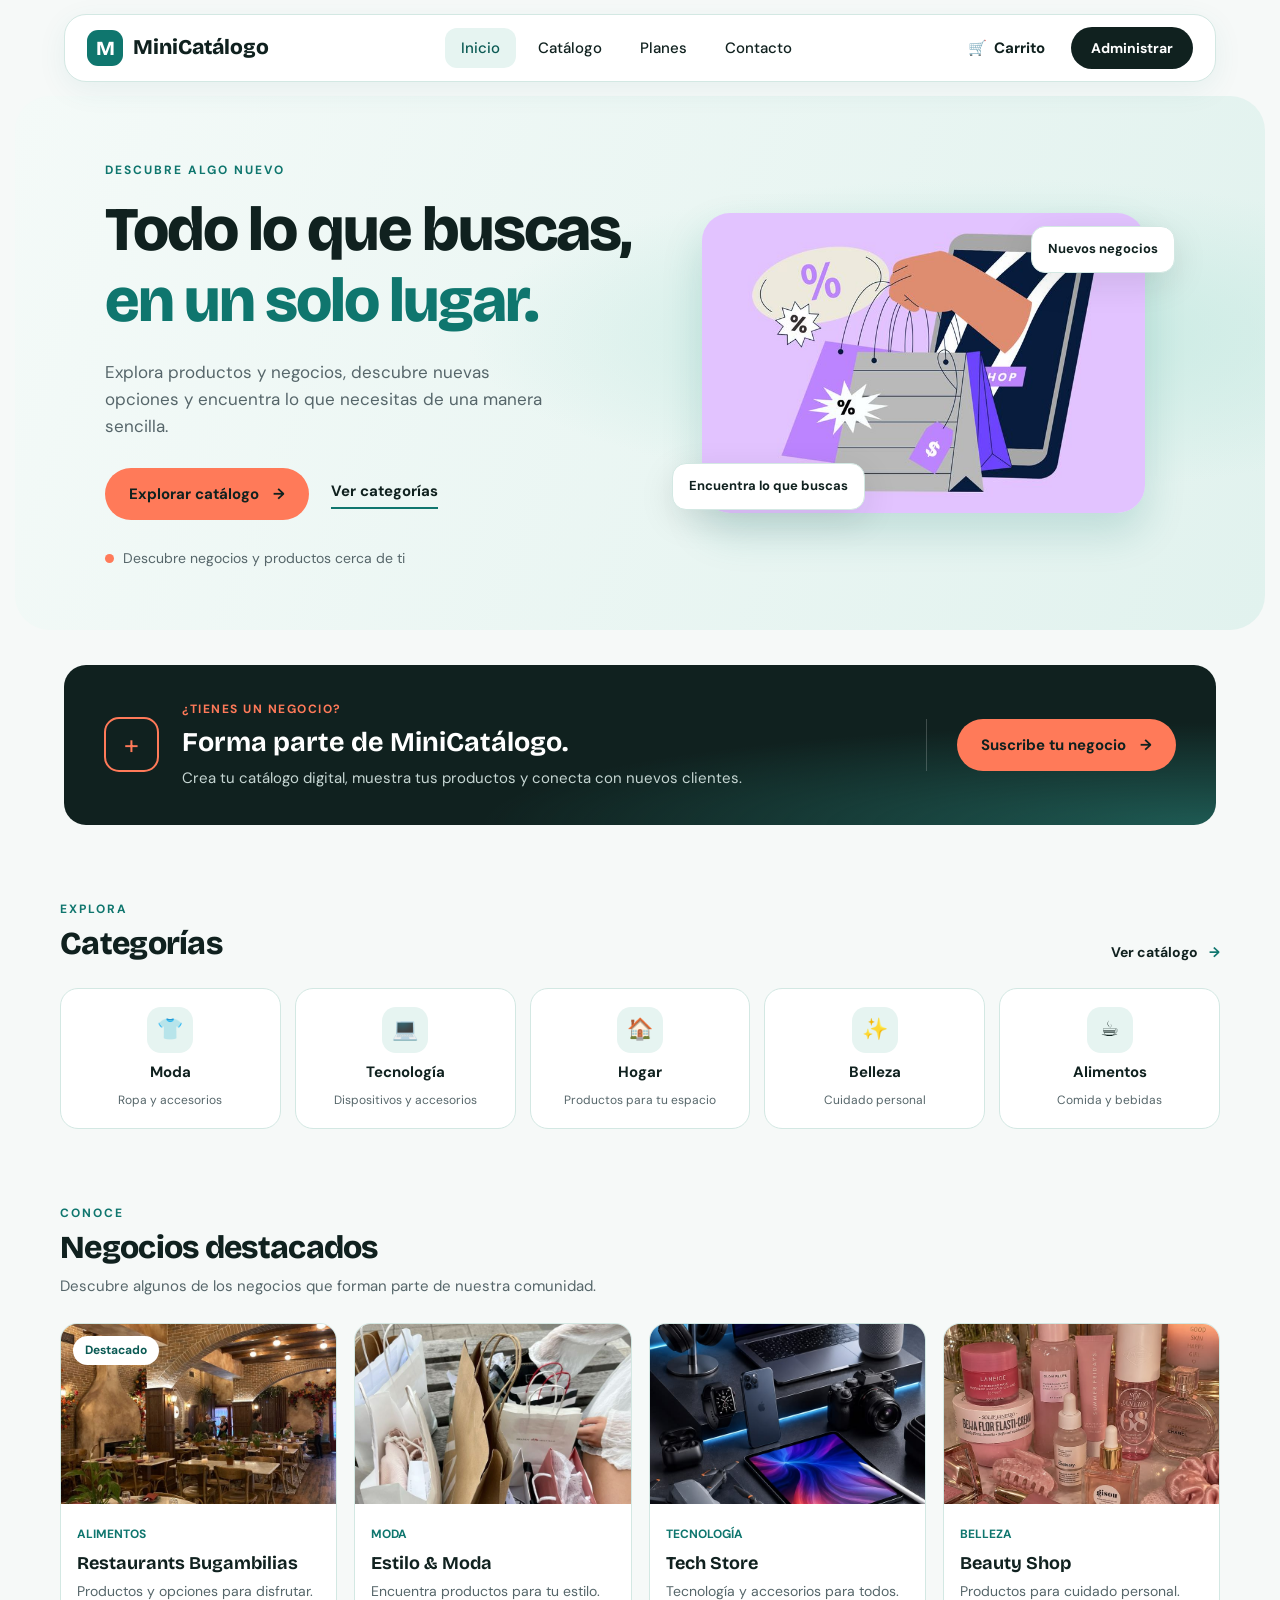
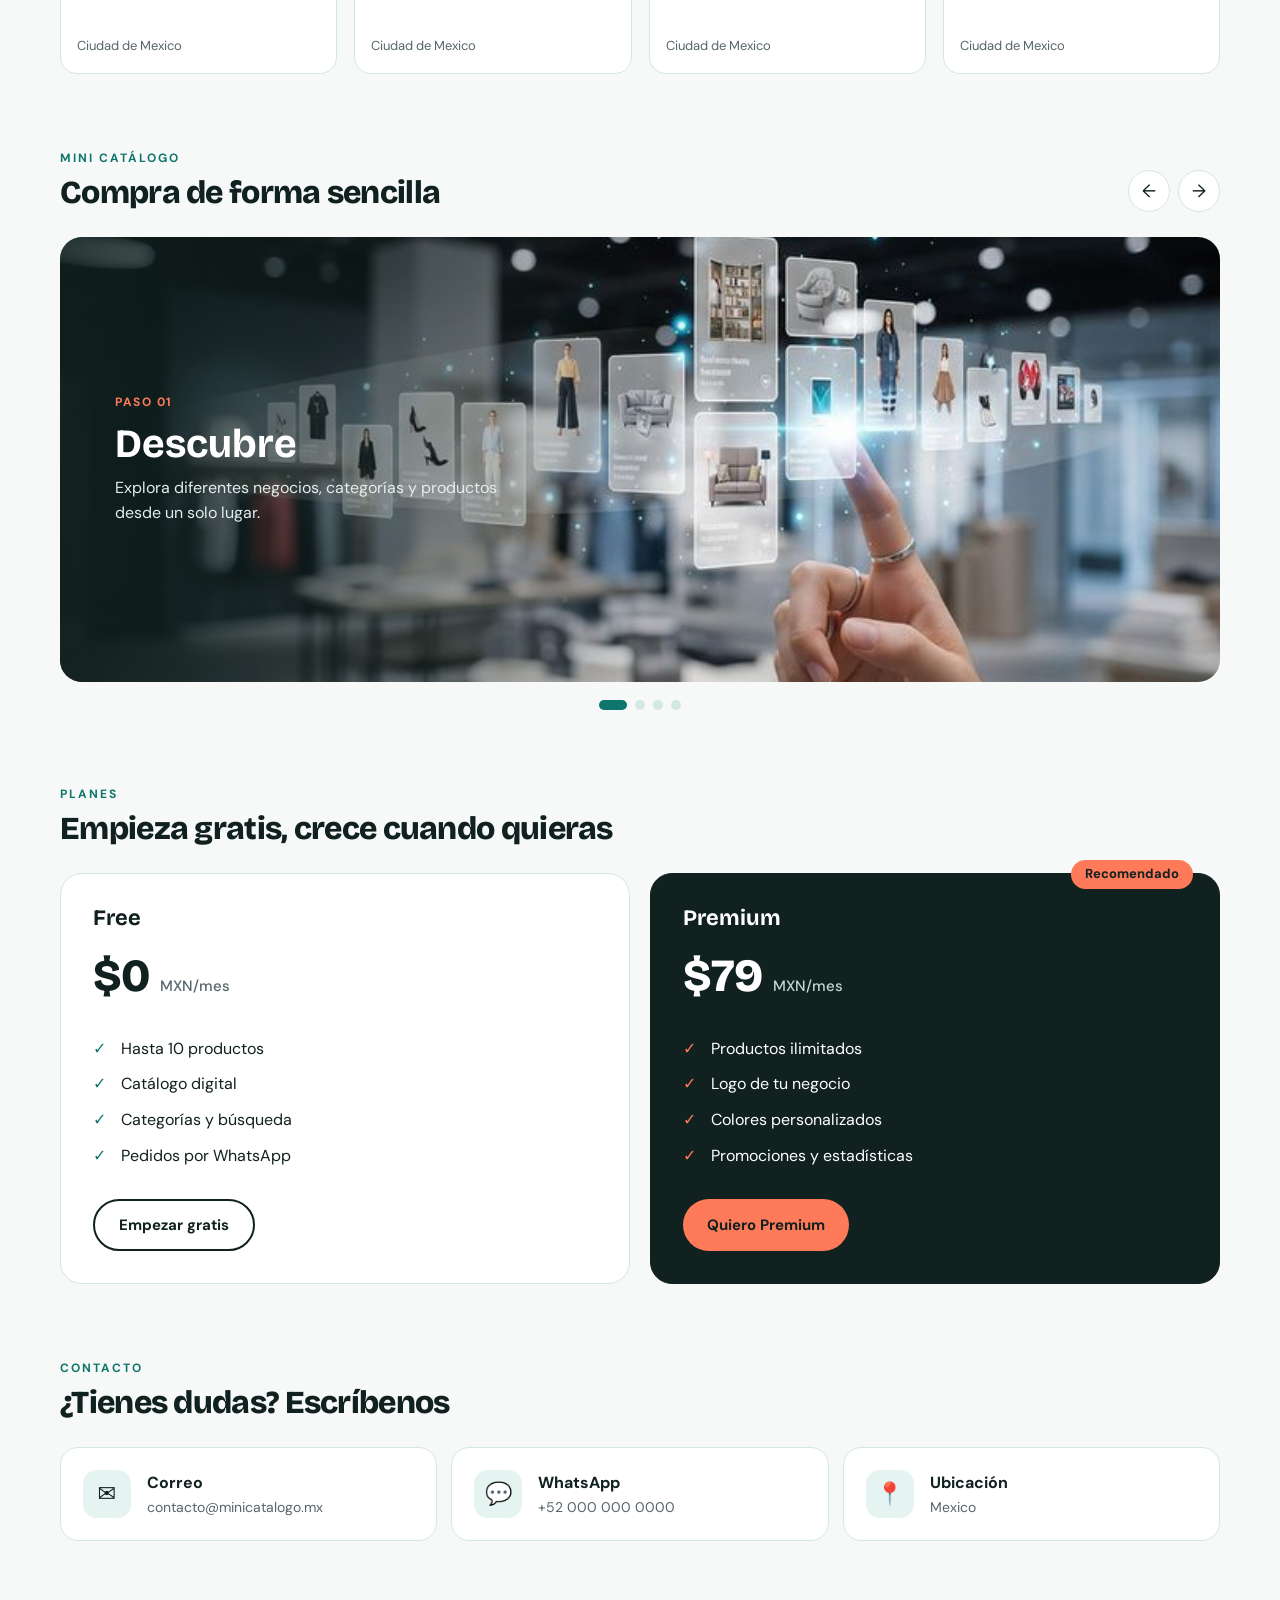
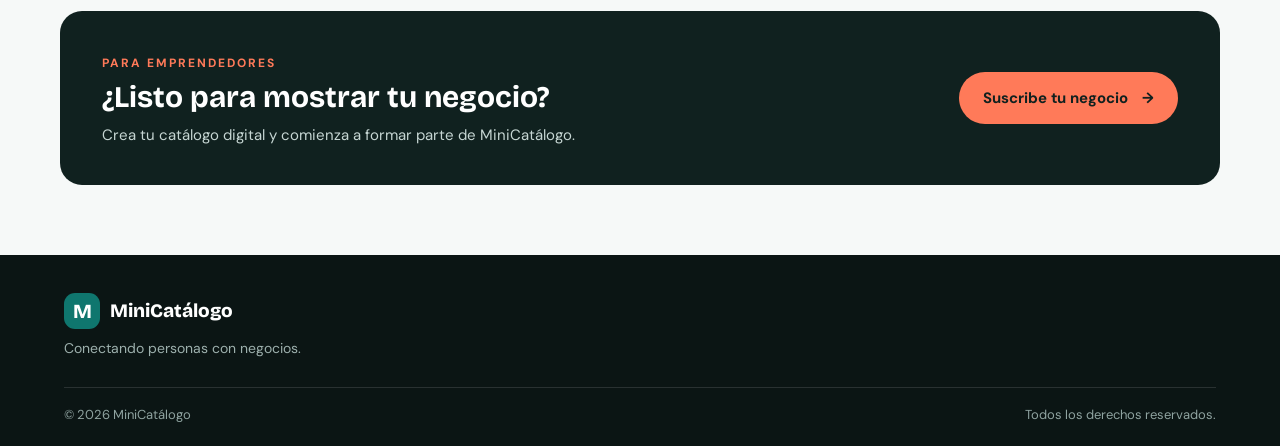
==== index.html @ bfa72677 "Diseño de inicio y navegación" ====
<!DOCTYPE html>
<html lang="es">
<head>
    <meta charset="UTF-8">
    <meta name="viewport" content="width=device-width, initial-scale=1.0">

    <title>MiniCatálogo</title>

    <!-- Fuentes de Google: Bricolage Grotesque (títulos) y DM Sans (texto) -->
    <link rel="preconnect" href="https://fonts.googleapis.com">
    <link rel="preconnect" href="https://fonts.gstatic.com" crossorigin>
    <link href="https://fonts.googleapis.com/css2?family=Bricolage+Grotesque:opsz,wght@12..96,600..800&family=DM+Sans:wght@400;500;700&display=swap" rel="stylesheet">

    <!-- Rutas relativas (sin "/" al inicio) para que funcione al abrir el archivo
         y para que coincida con la estructura css/ y js/ del proyecto -->
    <link rel="stylesheet" href="/style/general.css">
    <link rel="stylesheet" href="/style/style.css">
</head>

<body>

    <!-- =========================
         NAVBAR
    ========================== -->
    <header class="navbar-wrapper">
        <nav class="navbar">

            <a href="index.html" class="logo">
                <span class="logo-icon">M</span>
                <span>MiniCatálogo</span>
            </a>

            <!-- Botón hamburguesa: solo se ve en celular -->
            <button class="menu-toggle" id="menuToggle"
                    aria-label="Abrir menú" aria-expanded="false"
                    aria-controls="navMenu">☰</button>

            <div class="nav-menu" id="navMenu">

                <ul class="nav-links">
                    <li><a href="index.html" class="active">Inicio</a></li>
                    <li><a href="catalogo.html">Catálogo</a></li>
                    <li><a href="#planes">Planes</a></li>
                    <li><a href="#contacto">Contacto</a></li>
                </ul>

                <div class="nav-actions">
                    <a href="carrito.html" class="cart-button">
                        <span aria-hidden="true">🛒</span>
                        <span class="cart-text">Carrito</span>
                    </a>

                    <a href="login.html" class="admin-button">Administrar</a>
                </div>

            </div>

        </nav>
    </header>


    <main>

        <!-- =========================
             HERO
        ========================== -->
        <section class="hero">

            <div class="hero-content">

                <span class="eyebrow">DESCUBRE ALGO NUEVO</span>

                <h1>
                    Todo lo que buscas,
                    <span>en un solo lugar.</span>
                </h1>

                <p>
                    Explora productos y negocios, descubre nuevas opciones
                    y encuentra lo que necesitas de una manera sencilla.
                </p>

                <div class="hero-buttons">
                    <a href="catalogo.html" class="btn-primary">
                        Explorar catálogo
                        <span>→</span>
                    </a>

                    <a href="#categorias" class="btn-secondary">Ver categorías</a>
                </div>

                <div class="hero-note">
                    <span class="note-dot"></span>
                    Descubre negocios y productos cerca de ti
                </div>

            </div>


            <div class="hero-visual">

                <div class="hero-circle"></div>

                <div class="hero-image">
                    <!-- Cambia hero.svg por tu foto: img/hero.jpg -->
                    <img src="/img/inicio.jpg" alt="Productos de ejemplo de un catálogo">
                </div>

                <div class="floating-tag tag-one"> Nuevos negocios</div>
                <div class="floating-tag tag-two"> Encuentra lo que buscas</div>

            </div>

        </section>

        <section class="business-banner">

            <div class="business-icon" aria-hidden="true">+</div>

            <div class="business-content">
                <span class="business-label">¿TIENES UN NEGOCIO?</span>
                <h2>Forma parte de MiniCatálogo.</h2>
                <p>
                    Crea tu catálogo digital, muestra tus productos
                    y conecta con nuevos clientes.
                </p>
            </div>

            <div class="business-actions">
                <a href="login.html" class="btn-primary">
                    Suscribe tu negocio
                    <span>→</span>
                </a>
            </div>

        </section>


        <!-- =========================
             CATEGORÍAS
        ========================== -->
        <section class="categories section-container" id="categorias">

            <div class="section-heading">
                <div>
                    <span class="section-overline">EXPLORA</span>
                    <h2>Categorías</h2>
                </div>

                <a href="catalogo.html" class="view-link">
                    Ver catálogo
                    <span>→</span>
                </a>
            </div>

            <div class="category-grid">

                <a href="catalogo.html?categoria=moda" class="category-card">
                    <div class="category-icon" aria-hidden="true">👕</div>
                    <span>Moda</span>
                    <small>Ropa y accesorios</small>
                </a>

                <a href="catalogo.html?categoria=tecnologia" class="category-card">
                    <div class="category-icon" aria-hidden="true">💻</div>
                    <span>Tecnología</span>
                    <small>Dispositivos y accesorios</small>
                </a>

                <a href="catalogo.html?categoria=hogar" class="category-card">
                    <div class="category-icon" aria-hidden="true">🏠</div>
                    <span>Hogar</span>
                    <small>Productos para tu espacio</small>
                </a>

                <a href="catalogo.html?categoria=belleza" class="category-card">
                    <div class="category-icon" aria-hidden="true">✨</div>
                    <span>Belleza</span>
                    <small>Cuidado personal</small>
                </a>

                <a href="catalogo.html?categoria=alimentos" class="category-card">
                    <div class="category-icon" aria-hidden="true">☕</div>
                    <span>Alimentos</span>
                    <small>Comida y bebidas</small>
                </a>

            </div>

        </section>


        <!-- =========================
             NEGOCIOS DESTACADOS
        ========================== -->
        <section class="featured section-container">

            <div class="section-heading">
                <div>
                    <span class="section-overline">CONOCE</span>
                    <h2>Negocios destacados</h2>
                    <p>
                        Descubre algunos de los negocios que forman parte
                        de nuestra comunidad.
                    </p>
                </div>
            </div>

            <div class="business-grid">

                <!-- NEGOCIO 1 -->
                <article class="business-card">
                    <div class="business-image">
                        <img src="/img/restaurante.jpg" alt="Negocio destacado de alimentos">
                        <span class="business-badge">Destacado</span>
                    </div>
                    <div class="business-info">
                        <span class="business-category">Alimentos</span>
                        <h3>Restaurants Bugambilias</h3>
                        <p>Productos y opciones para disfrutar.</p>
                        <span class="business-location">Ciudad de Mexico</span>
                    </div>
                </article>

                <!-- NEGOCIO 2 -->
                <article class="business-card">
                    <div class="business-image">
                        <img src="/img/ropa.jpg" alt="Negocio destacado de moda">
                    </div>
                    <div class="business-info">
                        <span class="business-category">Moda</span>
                        <h3>Estilo &amp; Moda</h3>
                        <p>Encuentra productos para tu estilo.</p>
                        <span class="business-location">Ciudad de Mexico</span>
                    </div>
                </article>

                <!-- NEGOCIO 3 -->
                <article class="business-card">
                    <div class="business-image">
                        <img src="/img/tech.jpg" alt="Negocio destacado de tecnología">
                    </div>
                    <div class="business-info">
                        <span class="business-category">Tecnología</span>
                        <h3>Tech Store</h3>
                        <p>Tecnología y accesorios para todos.</p>
                        <span class="business-location">Ciudad de Mexico</span>
                    </div>
                </article>

                <!-- NEGOCIO 4 -->
                <article class="business-card">
                    <div class="business-image">
                        <img src="/img/belleza.jpg" alt="Negocio destacado de belleza">
                    </div>
                    <div class="business-info">
                        <span class="business-category">Belleza</span>
                        <h3>Beauty Shop</h3>
                        <p>Productos para cuidado personal.</p>
                        <span class="business-location"> Ciudad de Mexico</span>
                    </div>
                </article>

            </div>

        </section>


        <!-- =========================
             CARRUSEL DE IMÁGENES
        ========================== -->
        <section class="carousel-section section-container">

            <div class="section-heading">
                <div>
                    <span class="section-overline">MINI CATÁLOGO</span>
                    <h2>Compra de forma sencilla</h2>
                </div>

                <div class="carousel-controls">
                    <button id="prevSlide" class="carousel-button" aria-label="Anterior">←</button>
                    <button id="nextSlide" class="carousel-button" aria-label="Siguiente">→</button>
                </div>
            </div>


            <div class="carousel">

                <div class="carousel-track" id="carouselTrack">

                    <!-- Cada slide es una imagen con un texto encima.
                         Para usar tus fotos: cambia src="img/slide1.svg" por src="img/tu-foto.jpg"
                         (tamaño recomendado: 1200 x 460 px) -->

                    <!-- SLIDE 1 -->
                    <figure class="carousel-slide">
                        <img src="/img/Descubre.jpg" alt="Explorando productos y negocios">
                        <figcaption class="slide-caption">
                            <span>PASO 01</span>
                            <h3>Descubre</h3>
                            <p>
                                Explora diferentes negocios, categorías y
                                productos desde un solo lugar.
                            </p>
                        </figcaption>
                    </figure>

                    <!-- SLIDE 2 -->
                    <figure class="carousel-slide">
                        <img src="/img/Elige.jpg" alt="Agregando productos al carrito">
                        <figcaption class="slide-caption">
                            <span>PASO 02</span>
                            <h3>Elige</h3>
                            <p>
                                Encuentra lo que buscas y agrega tus
                                productos favoritos al carrito.
                            </p>
                        </figcaption>
                    </figure>

                    <!-- SLIDE 3 -->
                    <figure class="carousel-slide">
                        <img src="/img/Redes.jpg" alt="Enviando el pedido por WhatsApp">
                        <figcaption class="slide-caption">
                            <span>PASO 03</span>
                            <h3>Pide</h3>
                            <p>
                                Revisa tu pedido y ponte en contacto con
                                el negocio de forma sencilla.
                            </p>
                        </figcaption>
                    </figure>

                    <!-- SLIDE 4 -->
                    <figure class="carousel-slide">
                        <img src="/img/Apoya.jpg" alt="Apoyando a negocios locales">
                        <figcaption class="slide-caption">
                            <span>PASO 04</span>
                            <h3>Apoya</h3>
                            <p>
                                Descubre nuevos negocios y apoya a
                                emprendedores de tu comunidad.
                            </p>
                        </figcaption>
                    </figure>

                </div>

            </div>


            <div class="carousel-dots" id="carouselDots">
                <button class="carousel-dot active" data-slide="0" aria-label="Ir a la imagen 1"></button>
                <button class="carousel-dot" data-slide="1" aria-label="Ir a la imagen 2"></button>
                <button class="carousel-dot" data-slide="2" aria-label="Ir a la imagen 3"></button>
                <button class="carousel-dot" data-slide="3" aria-label="Ir a la imagen 4"></button>
            </div>

        </section>


        <!-- =========================
             PLANES
        ========================== -->
        <section class="plans section-container" id="planes">

            <div class="section-heading">
                <div>
                    <span class="section-overline">PLANES</span>
                    <h2>Empieza gratis, crece cuando quieras</h2>
                </div>
            </div>

            <div class="plan-grid">

                <article class="plan-card">
                    <h3>Free</h3>
                    <p class="plan-price">$0 <small>MXN/mes</small></p>
                    <ul class="plan-list">
                        <li>Hasta 10 productos</li>
                        <li>Catálogo digital</li>
                        <li>Categorías y búsqueda</li>
                        <li>Pedidos por WhatsApp</li>
                    </ul>
                    <!-- Por ahora lleva al login; después puede apuntar a la página de planes -->
                    <a href="login.html" class="btn-outline">Empezar gratis</a>
                </article>

                <article class="plan-card plan-premium">
                    <span class="plan-badge">Recomendado</span>
                    <h3>Premium</h3>
                    <p class="plan-price">$79 <small>MXN/mes</small></p>
                    <ul class="plan-list">
                        <li>Productos ilimitados</li>
                        <li>Logo de tu negocio</li>
                        <li>Colores personalizados</li>
                        <li>Promociones y estadísticas</li>
                    </ul>
                    <a href="login.html" class="btn-primary">Quiero Premium</a>
                </article>

            </div>

        </section>


        <!-- =========================
             CONTACTO
        ========================== -->
        <section class="contact section-container" id="contacto">

            <div class="section-heading">
                <div>
                    <span class="section-overline">CONTACTO</span>
                    <h2>¿Tienes dudas? Escríbenos</h2>
                </div>
            </div>

            <ul class="contact-grid">
                <li class="contact-card">
                    <span class="contact-icon" aria-hidden="true">✉️</span>
                    <div>
                        <strong>Correo</strong>
                        <p>contacto@minicatalogo.mx</p>
                    </div>
                </li>
                <li class="contact-card">
                    <span class="contact-icon" aria-hidden="true">💬</span>
                    <div>
                        <strong>WhatsApp</strong>
                        <p>+52 000 000 0000</p>
                    </div>
                </li>
                <li class="contact-card">
                    <span class="contact-icon" aria-hidden="true">📍</span>
                    <div>
                        <strong>Ubicación</strong>
                        <p>Mexico</p>
                    </div>
                </li>
            </ul>

        </section>


        <!-- =========================
             CTA FINAL
        ========================== -->
        <section class="final-cta section-container">

            <div>
                <span class="section-overline">PARA EMPRENDEDORES</span>
                <h2>¿Listo para mostrar tu negocio?</h2>
                <p>
                    Crea tu catálogo digital y comienza a formar
                    parte de MiniCatálogo.
                </p>
            </div>

            <a href="login.html" class="btn-primary">
                Suscribe tu negocio
                <span>→</span>
            </a>

        </section>

    </main>


    <!-- =========================
         FOOTER
    ========================== -->
    <footer class="footer">

        <div class="footer-content">

            <div class="footer-brand">
                <a href="index.html" class="logo footer-logo">
                    <span class="logo-icon">M</span>
                    <span>MiniCatálogo</span>
                </a>
                <p>Conectando personas con negocios.</p>
            </div>

        </div>

        <div class="footer-bottom">
            <!-- El año lo escribe JavaScript (ver js/inicio.js) -->
            <span>© <span id="anio">2026</span> MiniCatálogo</span>
            <span>Todos los derechos reservados.</span>
        </div>

    </footer>


    <script src="/Js/inicio.js"></script>

</body>
</html>
---- style/general.css ----
/* ==========================================================
   general.css  -  Base compartida por TODAS las páginas
   Aquí están los colores y las fuentes del proyecto.
   (Si lo cambias, avisa al equipo para evitar conflictos en Git)
   ========================================================== */

/* 1. VARIABLES
   Cambia estos valores y TODO el sitio cambia de color.
   Antes tu CSS usaba var(--primary), var(--dark)... pero nunca se definían,
   por eso el logo y el botón "Administrar" no se veían. Ahora sí existen. */
:root {
  /* Color principal (verde azulado) */
  --primary: #0F766E;
  --primary-dark: #0B5A54;
  --primary-light: #7CCBBB;
  --primary-soft: #E6F4F1;     /* fondos suaves */
  --line: #D3E8E3;             /* bordes finos */

  /* Color de acento (coral): botones importantes */
  --accent: #FF7A59;
  --accent-dark: #F0613D;

  /* Oscuros y neutros */
  --dark: #10211F;
  --dark-glow: #1E5A53;
  --background: #F6F9F8;
  --surface: #FFFFFF;
  --text: #10211F;
  --muted: #56666A;

  /* Degradados del hero */
  --hero-1: #F4FAF8;
  --hero-2: #E1F2EE;
  --hero-glow: #C5E9E1;
  --circle-1: #A7DFD2;
  --circle-2: #5DB9A8;

  /* 2. FUENTES: una para títulos y otra para el texto.
     Si Google Fonts no carga, se usa la de tu sistema. */
  --font-title: "Bricolage Grotesque", "Segoe UI", system-ui, sans-serif;
  --font-body: "DM Sans", "Segoe UI", system-ui, sans-serif;
}

/* --- Otras paletas para probar (cambia solo estas variables) ---
   Morado + amarillo:  --primary:#5B3FD0; --primary-dark:#4630AA; --primary-light:#B4A0FF;
                       --primary-soft:#EEEBFF; --line:#E3DEF7; --accent:#FFC93C; --dark:#17133A;
                       --dark-glow:#352C86; --background:#F8F7FF;
                       --hero-1:#F8F8FF; --hero-2:#EEECFF; --hero-glow:#DED5FF;
                       --circle-1:#D3C5FF; --circle-2:#B4A0FF;
   Azul + naranja:     --primary:#1D4ED8; --primary-dark:#1E3A8A; --primary-light:#93B4FF;
                       --primary-soft:#E8EFFF; --line:#D6E1FA; --accent:#FF8A3D; --dark:#0F172A;
                       --dark-glow:#1E3A8A; --background:#F6F8FF;
                       --hero-1:#F5F8FF; --hero-2:#E3ECFF; --hero-glow:#CFDDFF;
                       --circle-1:#B9CEFF; --circle-2:#7FA3F5;
*/

/* 3. REINICIO: quita márgenes raros que trae el navegador */
* {
  box-sizing: border-box;
  margin: 0;
  padding: 0;
}

html {
  scroll-behavior: smooth;   /* al hacer clic en #planes baja suavemente */
  scroll-padding-top: 100px; /* deja espacio para que el navbar no tape el título */
}

body {
  font-family: var(--font-body);
  font-size: 16px;
  line-height: 1.6;
  background: var(--background);
  color: var(--text);
}

h1, h2, h3 {
  font-family: var(--font-title);
  line-height: 1.15;
}

a { color: inherit; text-decoration: none; }
ul { list-style: none; }
img { display: block; max-width: 100%; }
button { font-family: inherit; cursor: pointer; }

/* 4. ACCESIBILIDAD: se ve dónde está el foco al navegar con teclado */
:focus-visible {
  outline: 3px solid var(--accent);
  outline-offset: 3px;
}

@media (prefers-reduced-motion: reduce) {
  html { scroll-behavior: auto; }
}
---- style/style.css ----
/* ==========================================================
   inicio.css  -  Estilos solo de la página de inicio
   Los colores y fuentes vienen de general.css (variables).
   Orden: navbar > hero > banner > secciones > categorías > negocios
          > carrusel > planes > contacto > CTA > footer > celular
   ========================================================== */

/* ---------- NAVBAR ---------- */
.navbar-wrapper {
    position: sticky;            /* se queda pegado arriba al hacer scroll */
    top: 0;
    z-index: 100;                /* queda por encima del resto */
    padding: 14px 5%;
    background: var(--background);
}

.navbar {
    position: relative;          /* el menú de celular se ubica respecto a esto */
    max-width: 1180px;
    min-height: 68px;
    margin: auto;
    padding: 0 22px;
    display: flex;
    align-items: center;
    justify-content: space-between;
    background: var(--surface);
    border: 1px solid var(--line);
    border-radius: 22px;
    box-shadow: 0 8px 30px rgba(15, 118, 110, 0.07);
}

.logo {
    display: flex;
    align-items: center;
    gap: 10px;
    font-family: var(--font-title);
    font-size: 21px;
    font-weight: 800;
    white-space: nowrap;
}

.logo-icon {
    width: 36px;
    height: 36px;
    display: grid;
    place-items: center;
    border-radius: 11px;
    background: var(--primary);
    color: white;
    font-size: 20px;
}

/* Contenedor de enlaces + botones (en PC va en una sola fila) */
.nav-menu {
    flex: 1;
    display: flex;
    align-items: center;
    margin-left: 30px;
}

.nav-links {
    display: flex;
    gap: 6px;
    margin: 0 auto;              /* auto a los lados = enlaces centrados */
}

.nav-links a {
    display: block;
    padding: 8px 16px;
    border-radius: 12px;
    font-size: 15px;
    font-weight: 500;
    transition: 0.2s;
}

.nav-links a:hover,
.nav-links a.active {
    background: var(--primary-soft);
    color: var(--primary-dark);
}

.nav-actions {
    display: flex;
    align-items: center;
    gap: 12px;
}

.cart-button {
    min-height: 42px;
    padding: 0 14px;
    display: flex;
    align-items: center;
    gap: 7px;
    border-radius: 22px;
    font-size: 15px;
    font-weight: 700;
    transition: 0.2s;
}

.cart-button:hover {
    background: var(--primary-soft);
    color: var(--primary-dark);
}

.admin-button {
    min-height: 42px;
    padding: 0 20px;
    display: flex;
    align-items: center;
    border-radius: 22px;
    background: var(--dark);
    color: white;
    font-size: 14px;
    font-weight: 700;
    transition: 0.2s;
}

.admin-button:hover {
    background: var(--primary);
    transform: translateY(-2px);
}

.menu-toggle {
    display: none;               /* oculto en pantallas grandes */
    border: none;
    background: none;
    color: var(--text);
    font-size: 28px;
    line-height: 1;
}


/* ---------- BOTONES ---------- */
.btn-primary {
    display: inline-flex;
    align-items: center;
    justify-content: center;
    gap: 14px;
    padding: 14px 24px;
    border-radius: 30px;
    background: var(--accent);
    color: var(--dark);
    font-size: 15px;
    font-weight: 700;
    transition: transform 0.2s, background 0.2s;
}

.btn-primary:hover {
    background: var(--accent-dark);
    transform: translateY(-3px);
}

.btn-outline {
    display: inline-flex;
    padding: 12px 24px;
    border: 2px solid var(--dark);
    border-radius: 30px;
    font-size: 15px;
    font-weight: 700;
    transition: 0.2s;
}

.btn-outline:hover {
    background: var(--dark);
    color: white;
}

.btn-secondary {
    padding-bottom: 4px;
    border-bottom: 2px solid var(--primary);
    font-size: 15px;
    font-weight: 700;
}


/* ---------- HERO ---------- */
.hero {
    max-width: 1250px;
    min-height: 500px;
    margin: 0 auto 35px;
    padding: 60px 7%;
    display: flex;
    align-items: center;
    justify-content: space-between;
    gap: 30px;
    overflow: hidden;
    border-radius: 35px;
    background:
        radial-gradient(ellipse at 78% 45%, var(--hero-glow) 0%, transparent 38%),
        linear-gradient(110deg, var(--hero-1), var(--hero-2));
}

.hero-content {
    max-width: 550px;
    position: relative;
    z-index: 2;
}

.eyebrow,
.section-overline {
    display: inline-block;
    margin-bottom: 14px;
    color: var(--primary);
    font-size: 12px;
    font-weight: 700;
    letter-spacing: 2px;
}

.hero h1 {
    margin-bottom: 22px;
    font-size: clamp(38px, 5vw, 62px);
    font-weight: 800;
    letter-spacing: -2px;
}

/* La segunda línea del título va en otro color */
.hero h1 span {
    display: block;
    color: var(--primary);
}

.hero-content > p {
    max-width: 460px;
    margin-bottom: 28px;
    color: var(--muted);
    font-size: 17px;
}

.hero-buttons {
    display: flex;
    align-items: center;
    flex-wrap: wrap;
    gap: 22px;
}

.hero-note {
    margin-top: 27px;
    display: flex;
    align-items: center;
    gap: 9px;
    color: var(--muted);
    font-size: 14px;
}

.note-dot {
    width: 9px;
    height: 9px;
    background: var(--accent);
    border-radius: 50%;
}

/* Imagen del hero */
.hero-visual {
    width: 47%;
    min-height: 350px;
    position: relative;
    display: flex;
    align-items: center;
    justify-content: center;
}


.hero-image {
    width: 88%;
    height: 300px;
    position: relative;
    z-index: 1;
    border-radius: 28px;
    overflow: hidden;
    box-shadow: 0 20px 40px rgba(15, 118, 110, 0.18);
}

.hero-image img {
    width: 100%;
    height: 100%;
    object-fit: cover;           /* la foto llena el recuadro sin deformarse */
}

.floating-tag {
    position: absolute;
    z-index: 2;
    padding: 12px 16px;
    background: white;
    border: 1px solid var(--line);
    border-radius: 14px;
    box-shadow: 0 10px 35px rgba(16, 33, 31, 0.10);
    font-size: 13px;
    font-weight: 700;
}

.tag-one { top: 38px; right: 0; }
.tag-two { bottom: 28px; left: 0; }


/* ---------- BANNER NEGOCIOS ---------- */
.business-banner {
    max-width: 1160px;
    width: calc(100% - 10%);
    margin: 0 auto 70px;
    padding: 35px 40px;
    display: flex;
    align-items: center;
    gap: 23px;
    border-radius: 22px;
    background:
        radial-gradient(ellipse at 100% 100%, var(--dark-glow), transparent 45%),
        var(--dark);
    color: white;
}

.business-icon {
    width: 55px;
    height: 55px;
    flex-shrink: 0;
    display: grid;
    place-items: center;
    border: 2px solid var(--accent);
    border-radius: 15px;
    color: var(--accent);
    font-size: 27px;
}

.business-content { flex: 1; }

.business-label {
    display: block;
    margin-bottom: 8px;
    color: var(--accent);
    font-size: 12px;
    font-weight: 700;
    letter-spacing: 1.5px;
}

.business-content h2 {
    margin-bottom: 8px;
    font-size: 27px;
}

.business-content p {
    max-width: 570px;
    color: #C6D6D3;
    font-size: 15px;
}

.business-actions {
    padding-left: 30px;
    border-left: 1px solid rgba(255, 255, 255, 0.2);
}


/* ---------- SECCIONES (parte común) ---------- */
.section-container {
    width: min(1160px, 92%);     /* nunca más ancho que 1160px ni que la pantalla */
    margin-left: auto;
    margin-right: auto;
}

.section-heading {
    display: flex;
    align-items: flex-end;
    justify-content: space-between;
    gap: 20px;
    margin-bottom: 25px;
}

.section-overline { margin-bottom: 7px; }

.section-heading h2 {
    font-size: clamp(26px, 3vw, 32px);
    font-weight: 800;
    letter-spacing: -0.7px;
}

.section-heading p {
    margin-top: 7px;
    color: var(--muted);
    font-size: 15px;
}

.view-link {
    font-size: 14px;
    font-weight: 700;
    white-space: nowrap;
}

.view-link span {
    margin-left: 8px;
    color: var(--primary);
}


/* ---------- CATEGORÍAS ---------- */
.categories { margin-bottom: 70px; }

.category-grid {
    display: grid;
    grid-template-columns: repeat(5, 1fr);
    gap: 14px;
}

.category-card {
    min-height: 140px;
    padding: 18px 10px;
    display: flex;
    flex-direction: column;
    align-items: center;
    justify-content: center;
    gap: 7px;
    background: white;
    border: 1px solid var(--line);
    border-radius: 18px;
    text-align: center;
    transition: transform 0.25s, border-color 0.25s, box-shadow 0.25s;
}

.category-card:hover {
    transform: translateY(-6px);
    border-color: var(--primary-light);
    box-shadow: 0 12px 30px rgba(15, 118, 110, 0.12);
}

.category-icon {
    width: 46px;
    height: 46px;
    display: grid;
    place-items: center;
    border-radius: 14px;
    background: var(--primary-soft);
    font-size: 21px;
}

.category-card > span:not(.category-icon) {
    font-size: 15px;
    font-weight: 700;
}

.category-card small {
    color: var(--muted);
    font-size: 12px;
}


/* ---------- NEGOCIOS DESTACADOS ---------- */
.featured { margin-bottom: 70px; }

.business-grid {
    display: grid;
    grid-template-columns: repeat(4, 1fr);
    gap: 17px;
}

.business-card {
    overflow: hidden;
    background: white;
    border: 1px solid var(--line);
    border-radius: 17px;
    transition: transform 0.3s ease, box-shadow 0.3s ease;
}

.business-card:hover {
    transform: translateY(-8px);
    box-shadow: 0 18px 38px rgba(16, 33, 31, 0.12);
}

.business-image {
    height: 180px;
    position: relative;
    overflow: hidden;
    background: linear-gradient(145deg, var(--primary-soft), var(--line));
}

.business-image img {
    width: 100%;
    height: 100%;
    object-fit: cover;
    transition: transform 0.45s ease;
}

.business-card:hover .business-image img { transform: scale(1.06); }

.business-badge {
    position: absolute;
    top: 12px;
    left: 12px;
    padding: 5px 12px;
    background: white;
    border-radius: 20px;
    color: var(--primary-dark);
    font-size: 12px;
    font-weight: 700;
}

.business-info { padding: 16px; }

.business-category {
    color: var(--primary);
    font-size: 12px;
    font-weight: 700;
    text-transform: uppercase;
}

.business-info h3 {
    margin: 7px 0;
    font-size: 18px;
}

.business-info p {
    min-height: 44px;
    color: var(--muted);
    font-size: 14px;
}

.business-location {
    display: block;
    margin-top: 12px;
    color: var(--muted);
    font-size: 13px;
}


/* ---------- CARRUSEL DE IMÁGENES ---------- */
.carousel-section {
    margin-bottom: 70px;
    overflow: hidden;
}

.carousel-controls {
    display: flex;
    gap: 8px;
}

.carousel-button {
    width: 42px;
    height: 42px;
    border: 1px solid var(--line);
    border-radius: 50%;
    background: white;
    color: var(--text);
    font-size: 18px;
    transition: 0.2s;
}

.carousel-button:hover {
    background: var(--primary);
    border-color: var(--primary);
    color: white;
}

/* La "ventana": solo se ve una imagen a la vez */
.carousel {
    width: 100%;
    overflow: hidden;
    border-radius: 22px;
}

/* La "cinta": todas las imágenes una al lado de otra.
   JavaScript la mueve con translateX para mostrar la siguiente. */
.carousel-track {
    display: flex;
    transition: transform 0.45s ease;
}

.carousel-slide {
    position: relative;
    min-width: 100%;             /* cada slide ocupa todo el ancho de la ventana */
    aspect-ratio: 1200 / 460;    /* forma de la imagen: ancha y baja */
    min-height: 260px;
    overflow: hidden;
}

.carousel-slide img {
    position: absolute;
    inset: 0;                    /* top, right, bottom y left en 0 */
    width: 100%;
    height: 100%;
    object-fit: cover;
}

/* Texto encima de la imagen, con un degradado oscuro para que se lea con cualquier foto */
.slide-caption {
    position: absolute;
    inset: 0;
    max-width: 640px;
    padding: 40px 55px;
    display: flex;
    flex-direction: column;
    justify-content: center;
    background: linear-gradient(90deg, rgba(16, 33, 31, 0.88) 0%, rgba(16, 33, 31, 0) 100%);
    color: white;
}

.slide-caption span {
    color: var(--accent);
    font-size: 12px;
    font-weight: 700;
    letter-spacing: 1.5px;
}

.slide-caption h3 {
    margin: 8px 0;
    font-size: clamp(28px, 4vw, 40px);
}

.slide-caption p {
    max-width: 420px;
    color: #E3EEEC;
    font-size: 16px;
}

.carousel-dots {
    display: flex;
    justify-content: center;
    gap: 8px;
    margin-top: 18px;
}

.carousel-dot {
    width: 10px;
    height: 10px;
    padding: 0;
    border: none;
    border-radius: 50%;
    background: var(--line);
    transition: 0.2s;
}

.carousel-dot.active {
    width: 28px;
    border-radius: 10px;
    background: var(--primary);
}


/* ---------- PLANES ---------- */
.plans { margin-bottom: 70px; }

.plan-grid {
    display: grid;
    grid-template-columns: repeat(2, 1fr);
    gap: 20px;
}

.plan-card {
    position: relative;
    padding: 32px;
    background: white;
    border: 1px solid var(--line);
    border-radius: 22px;
}

.plan-card h3 { font-size: 22px; }

.plan-price {
    margin: 8px 0 18px;
    font-family: var(--font-title);
    font-size: 46px;
    font-weight: 800;
}

.plan-price small {
    color: var(--muted);
    font-family: var(--font-body);
    font-size: 15px;
    font-weight: 500;
}

.plan-list { margin-bottom: 26px; }

.plan-list li {
    position: relative;
    padding: 5px 0 5px 28px;
}

.plan-list li::before {
    content: "✓";
    position: absolute;
    left: 0;
    color: var(--primary);
    font-weight: 800;
}

/* Premium: fondo oscuro para que destaque */
.plan-premium {
    background: var(--dark);
    border-color: var(--dark);
    color: white;
}

.plan-premium .plan-price small { color: #C6D6D3; }
.plan-premium .plan-list li::before { color: var(--accent); }

.plan-badge {
    position: absolute;
    top: -14px;
    right: 26px;
    padding: 4px 14px;
    border-radius: 20px;
    background: var(--accent);
    color: var(--dark);
    font-size: 13px;
    font-weight: 700;
}


/* ---------- CONTACTO ---------- */
.contact { margin-bottom: 70px; }

.contact-grid {
    display: grid;
    grid-template-columns: repeat(3, 1fr);
    gap: 14px;
}

.contact-card {
    padding: 22px;
    display: flex;
    align-items: center;
    gap: 16px;
    background: white;
    border: 1px solid var(--line);
    border-radius: 18px;
}

.contact-icon {
    width: 48px;
    height: 48px;
    flex-shrink: 0;           /* evita que el cuadro se aplaste */
    display: grid;
    place-items: center;
    border-radius: 14px;
    background: var(--primary-soft);
    font-size: 22px;
}

.contact-card p {
    color: var(--muted);
    font-size: 14px;
    overflow-wrap: anywhere;
}


/* ---------- CTA FINAL ---------- */
.final-cta {
    margin-bottom: 70px;
    padding: 38px 42px;
    display: flex;
    align-items: center;
    justify-content: space-between;
    gap: 25px;
    border-radius: 22px;
    background: var(--dark);
    color: white;
}

.final-cta .section-overline { color: var(--accent); }

.final-cta h2 {
    margin-bottom: 8px;
    font-size: clamp(24px, 3vw, 30px);
}

.final-cta p {
    color: #C6D6D3;
    font-size: 15px;
}


/* ---------- FOOTER ---------- */
.footer {
    padding: 38px 5% 20px;
    background: #0B1514;
    color: white;
}

.footer-content {
    max-width: 1160px;
    margin: auto;
    padding-bottom: 28px;
    display: flex;
    justify-content: space-between;
    align-items: center;
    gap: 30px;
}

.footer-logo { font-size: 19px; }

.footer-brand p {
    margin-top: 8px;
    color: #9DB0AD;
    font-size: 14px;
}

.footer-links {
    display: flex;
    flex-wrap: wrap;
    gap: 8px 24px;
    color: #C6D6D3;
    font-size: 14px;
}

.footer-links a:hover { color: var(--accent); }

.footer-bottom {
    max-width: 1160px;
    margin: auto;
    padding-top: 17px;
    display: flex;
    justify-content: space-between;
    gap: 20px;
    border-top: 1px solid rgba(255, 255, 255, 0.12);
    color: #8FA3A0;
    font-size: 13px;
}


/* ---------- RESPONSIVE ---------- */
@media (max-width: 1000px) {
    .hero { margin-left: 3%; margin-right: 3%; }
    .business-grid { grid-template-columns: repeat(2, 1fr); }
    .category-grid { grid-template-columns: repeat(3, 1fr); }
}

/* Celular y tablet: aparece el botón ☰ y el menú se esconde */
@media (max-width: 900px) {
    .menu-toggle { display: block; }

    .nav-menu {
        display: none;
        position: absolute;
        top: calc(100% + 8px);
        left: 0;
        right: 0;
        margin: 0;
        padding: 18px;
        flex-direction: column;
        align-items: stretch;
        gap: 14px;
        background: var(--surface);
        border: 1px solid var(--line);
        border-radius: 18px;
        box-shadow: 0 16px 40px rgba(16, 33, 31, 0.12);
    }

    /* JavaScript agrega la clase "open" al pulsar ☰ */
    .nav-menu.open { display: flex; }

    .nav-links { flex-direction: column; margin: 0; }
    .nav-actions { flex-direction: column; align-items: stretch; }
    .cart-button,
    .admin-button { justify-content: center; }
}

@media (max-width: 700px) {
    .navbar-wrapper { padding: 10px 4%; }
    .navbar { padding: 6px 16px; border-radius: 18px; }

    .hero {
        flex-direction: column;
        align-items: flex-start;
        padding: 45px 6% 35px;
        border-radius: 25px;
    }

    .hero-visual { width: 100%; min-height: 260px; }
    .hero-circle { width: 235px; height: 235px; }
    .hero-image { height: 230px; }

    .business-banner {
        padding: 25px 22px;
        flex-wrap: wrap;
        margin-bottom: 50px;
    }

    .business-actions {
        width: 100%;
        padding: 18px 0 0;
        border-left: none;
        border-top: 1px solid rgba(255, 255, 255, 0.2);
    }

    .category-grid { grid-template-columns: repeat(2, 1fr); }
    .business-grid { grid-template-columns: 1fr; }
    .plan-grid,
    .contact-grid { grid-template-columns: 1fr; }

    /* En celular el texto del carrusel va abajo de la imagen */
    .carousel-slide { aspect-ratio: auto; min-height: 320px; }
    .slide-caption {
        max-width: none;
        padding: 24px;
        justify-content: flex-end;
        background: linear-gradient(0deg, rgba(16, 33, 31, 0.92) 0%, rgba(16, 33, 31, 0) 80%);
    }

    .final-cta,
    .footer-content,
    .footer-bottom {
        flex-direction: column;
        align-items: flex-start;
    }
}

@media (max-width: 450px) {
    .logo { font-size: 18px; }
    .hero h1 { font-size: 34px; }
    .hero-buttons { flex-direction: column; align-items: flex-start; }
    .business-image { height: 200px; }
}
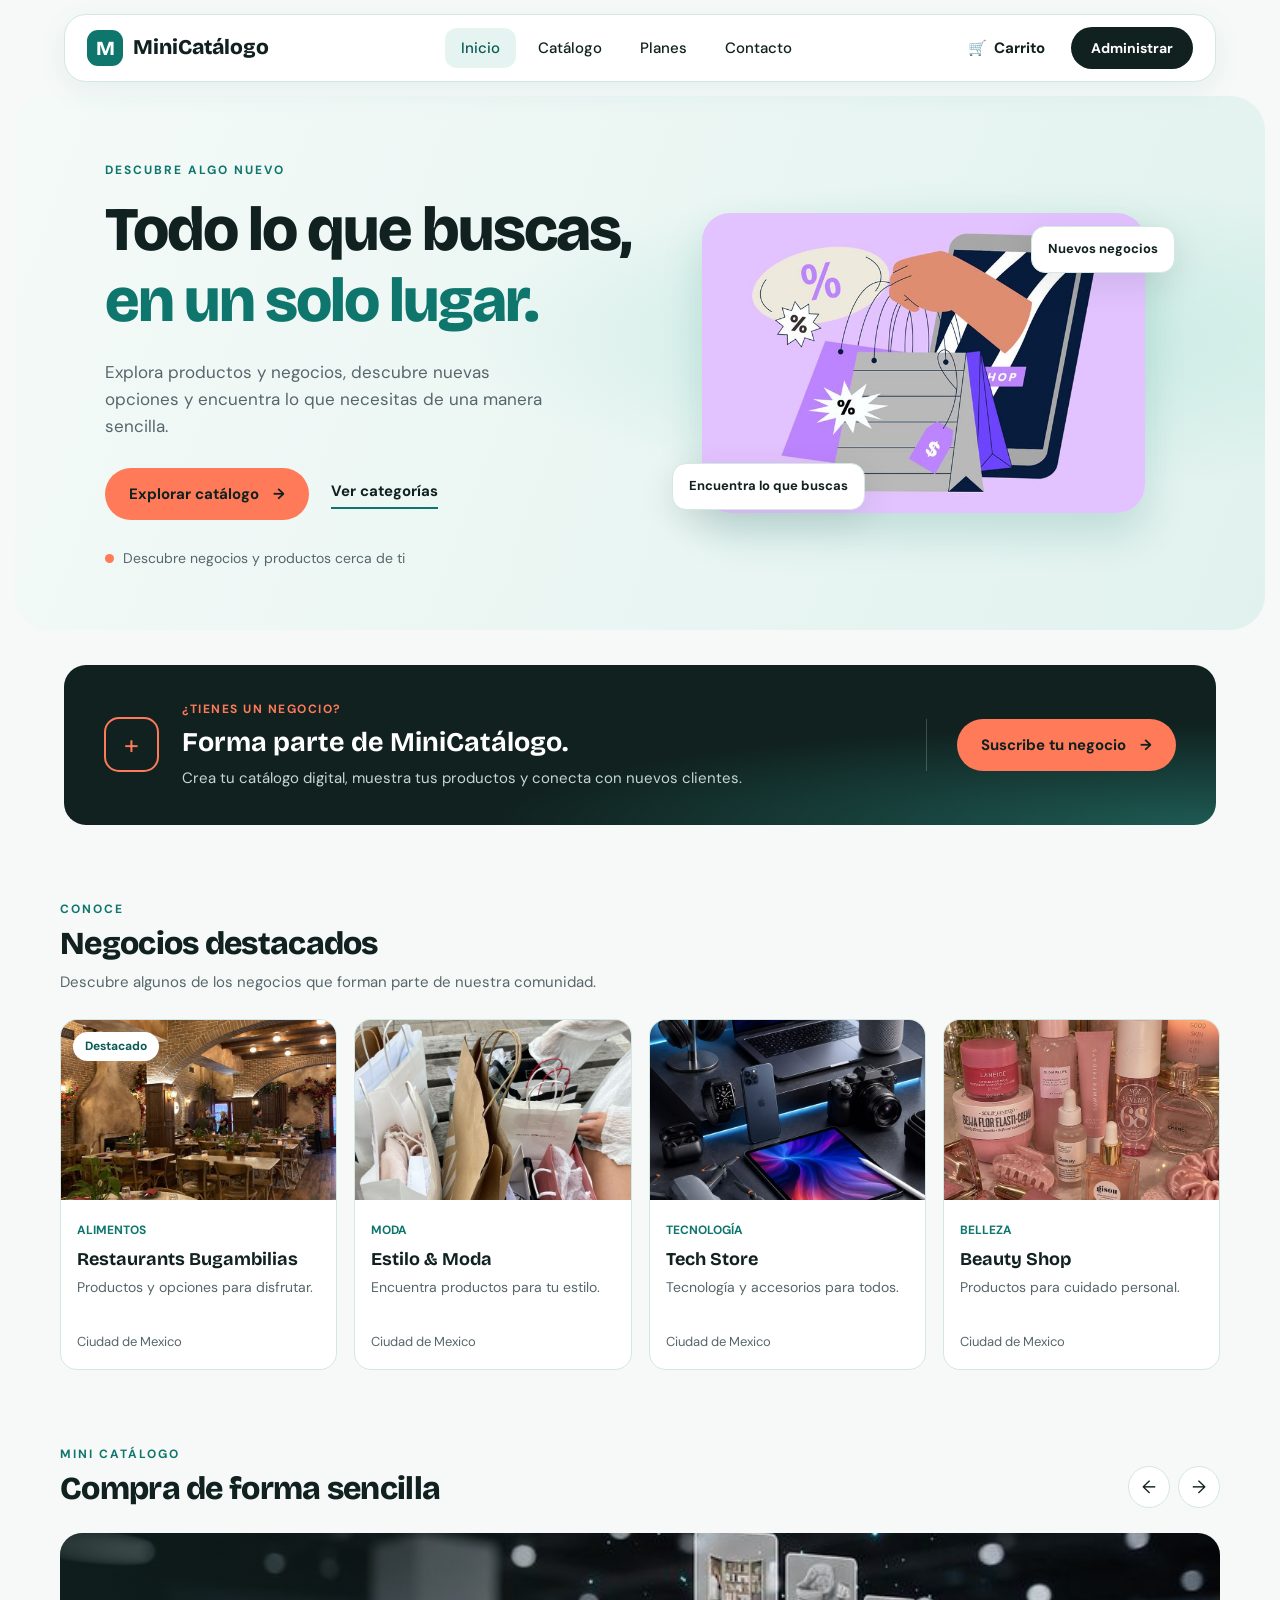
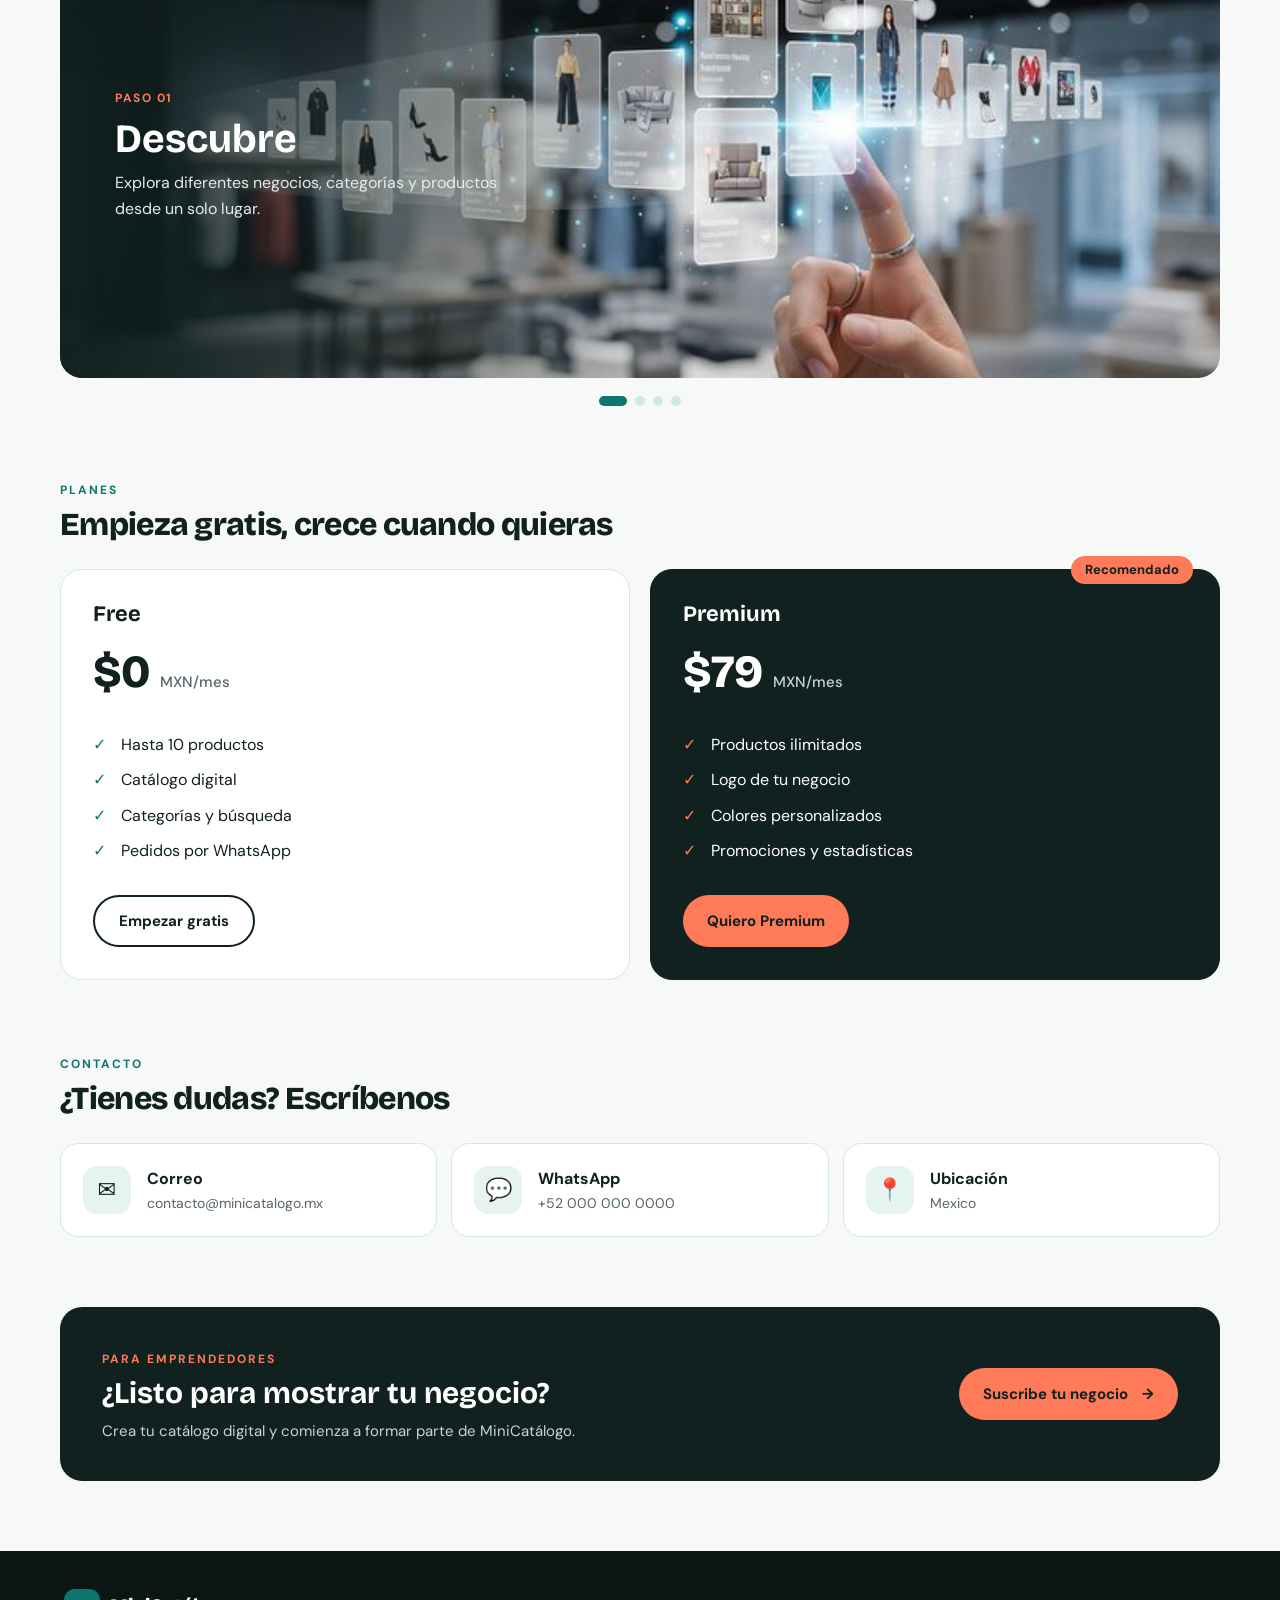
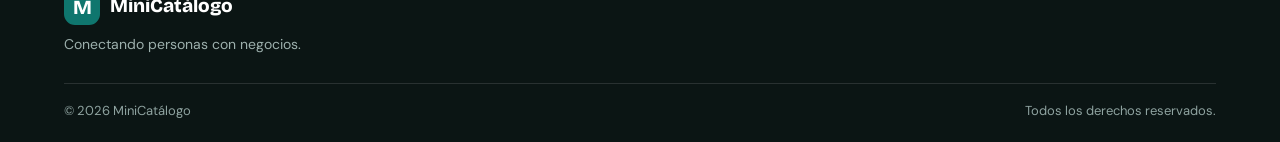
==== commit 17828128: "Mejora en interfaz" ====
--- a/index.html
+++ b/index.html
@@ -134,61 +134,6 @@
             </div>
 
         </section>
-
-
-        <!-- =========================
-             CATEGORÍAS
-        ========================== -->
-        <section class="categories section-container" id="categorias">
-
-            <div class="section-heading">
-                <div>
-                    <span class="section-overline">EXPLORA</span>
-                    <h2>Categorías</h2>
-                </div>
-
-                <a href="catalogo.html" class="view-link">
-                    Ver catálogo
-                    <span>→</span>
-                </a>
-            </div>
-
-            <div class="category-grid">
-
-                <a href="catalogo.html?categoria=moda" class="category-card">
-                    <div class="category-icon" aria-hidden="true">👕</div>
-                    <span>Moda</span>
-                    <small>Ropa y accesorios</small>
-                </a>
-
-                <a href="catalogo.html?categoria=tecnologia" class="category-card">
-                    <div class="category-icon" aria-hidden="true">💻</div>
-                    <span>Tecnología</span>
-                    <small>Dispositivos y accesorios</small>
-                </a>
-
-                <a href="catalogo.html?categoria=hogar" class="category-card">
-                    <div class="category-icon" aria-hidden="true">🏠</div>
-                    <span>Hogar</span>
-                    <small>Productos para tu espacio</small>
-                </a>
-
-                <a href="catalogo.html?categoria=belleza" class="category-card">
-                    <div class="category-icon" aria-hidden="true">✨</div>
-                    <span>Belleza</span>
-                    <small>Cuidado personal</small>
-                </a>
-
-                <a href="catalogo.html?categoria=alimentos" class="category-card">
-                    <div class="category-icon" aria-hidden="true">☕</div>
-                    <span>Alimentos</span>
-                    <small>Comida y bebidas</small>
-                </a>
-
-            </div>
-
-        </section>
-
 
         <!-- =========================
              NEGOCIOS DESTACADOS
--- a/style/style.css
+++ b/style/style.css
@@ -1,11 +1,5 @@
-/* ==========================================================
-   inicio.css  -  Estilos solo de la página de inicio
-   Los colores y fuentes vienen de general.css (variables).
-   Orden: navbar > hero > banner > secciones > categorías > negocios
-          > carrusel > planes > contacto > CTA > footer > celular
-   ========================================================== */
-
-/* ---------- NAVBAR ---------- */
+
+
 .navbar-wrapper {
     position: sticky;            /* se queda pegado arriba al hacer scroll */
     top: 0;
@@ -905,4 +899,5 @@
     .hero h1 { font-size: 34px; }
     .hero-buttons { flex-direction: column; align-items: flex-start; }
     .business-image { height: 200px; }
-}+}
+
